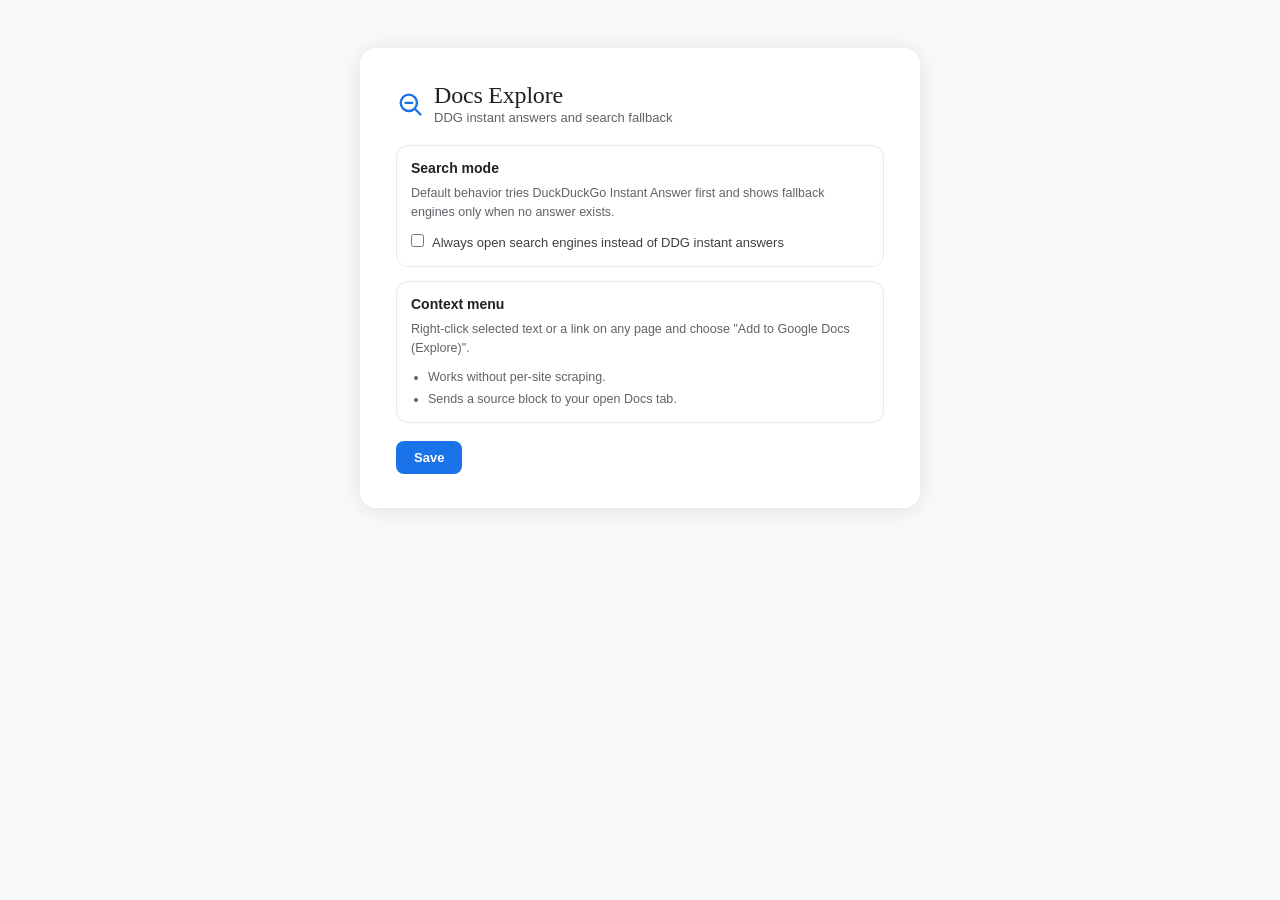
==== options.html @ 47e89ee8 "first commit" ====
<!DOCTYPE html>
<html lang="en">
<head>
  <meta charset="UTF-8" />
  <title>Docs Explore · Settings</title>
  <style>
    *, *::before, *::after { box-sizing: border-box; margin: 0; padding: 0; }

    body {
      font-family: "Segoe UI", "Helvetica Neue", Arial, sans-serif;
      background: #f8f9fa;
      min-height: 100vh;
      display: flex;
      align-items: flex-start;
      justify-content: center;
      padding: 48px 20px;
      color: #202124;
      -webkit-font-smoothing: antialiased;
    }

    .card {
      background: #fff;
      border-radius: 16px;
      padding: 34px 36px;
      max-width: 560px;
      width: 100%;
      box-shadow: 0 2px 20px rgba(0,0,0,.10);
    }

    .logo-row {
      display: flex;
      align-items: center;
      gap: 10px;
      margin-bottom: 20px;
    }

    h1 {
      font-family: Georgia, "Times New Roman", serif;
      font-size: 24px;
      font-weight: 400;
      letter-spacing: -.2px;
    }

    .subtitle {
      color: #5f6368;
      font-size: 13px;
      margin-top: 1px;
    }

    .panel {
      border: 1px solid #e8eaed;
      border-radius: 12px;
      padding: 14px;
      background: #fff;
      margin-top: 14px;
    }

    .panel h2 {
      font-size: 14px;
      margin-bottom: 8px;
      font-weight: 600;
      color: #202124;
    }

    .panel p {
      font-size: 12.5px;
      color: #5f6368;
      line-height: 1.5;
    }

    .toggle-row {
      margin-top: 12px;
      display: flex;
      align-items: flex-start;
      gap: 8px;
      font-size: 13px;
      color: #3c4043;
      line-height: 1.45;
    }

    .btn-row {
      margin-top: 18px;
      display: flex;
      align-items: center;
      gap: 10px;
    }

    .btn-save {
      border: none;
      background: #1a73e8;
      color: #fff;
      border-radius: 8px;
      padding: 9px 18px;
      font-size: 13px;
      font-weight: 600;
      cursor: pointer;
    }

    .btn-save:hover {
      background: #1557b0;
    }

    .status-msg {
      font-size: 12px;
      padding: 6px 10px;
      border-radius: 6px;
      opacity: 0;
      transition: opacity .2s;
    }

    .status-msg.show { opacity: 1; }
    .status-msg.ok { background: #e6f4ea; color: #137333; }

    ul {
      margin-top: 10px;
      padding-left: 17px;
      color: #5f6368;
      font-size: 12.5px;
      line-height: 1.5;
    }

    li + li { margin-top: 3px; }
  </style>
</head>
<body>
  <div class="card">
    <div class="logo-row">
      <svg viewBox="0 0 24 24" fill="none" xmlns="http://www.w3.org/2000/svg" width="28" height="28">
        <circle cx="11" cy="11" r="7" stroke="#1a73e8" stroke-width="2"/>
        <line x1="16.5" y1="16.5" x2="21" y2="21" stroke="#1a73e8" stroke-width="2" stroke-linecap="round"/>
        <line x1="8" y1="11" x2="14" y2="11" stroke="#1a73e8" stroke-width="1.8" stroke-linecap="round"/>
      </svg>
      <div>
        <h1>Docs Explore</h1>
        <div class="subtitle">DDG instant answers and search fallback</div>
      </div>
    </div>

    <div class="panel">
      <h2>Search mode</h2>
      <p>
        Default behavior tries DuckDuckGo Instant Answer first and shows fallback engines only when no answer exists.
      </p>
      <label class="toggle-row" for="preferSearchToggle">
        <input id="preferSearchToggle" type="checkbox" />
        <span>Always open search engines instead of DDG instant answers</span>
      </label>
    </div>

    <div class="panel">
      <h2>Context menu</h2>
      <p>
        Right-click selected text or a link on any page and choose "Add to Google Docs (Explore)".
      </p>
      <ul>
        <li>Works without per-site scraping.</li>
        <li>Sends a source block to your open Docs tab.</li>
      </ul>
    </div>

    <div class="btn-row">
      <button id="saveBtn" class="btn-save">Save</button>
      <div id="statusMsg" class="status-msg"></div>
    </div>
  </div>

  <script src="options.js"></script>
</body>
</html>
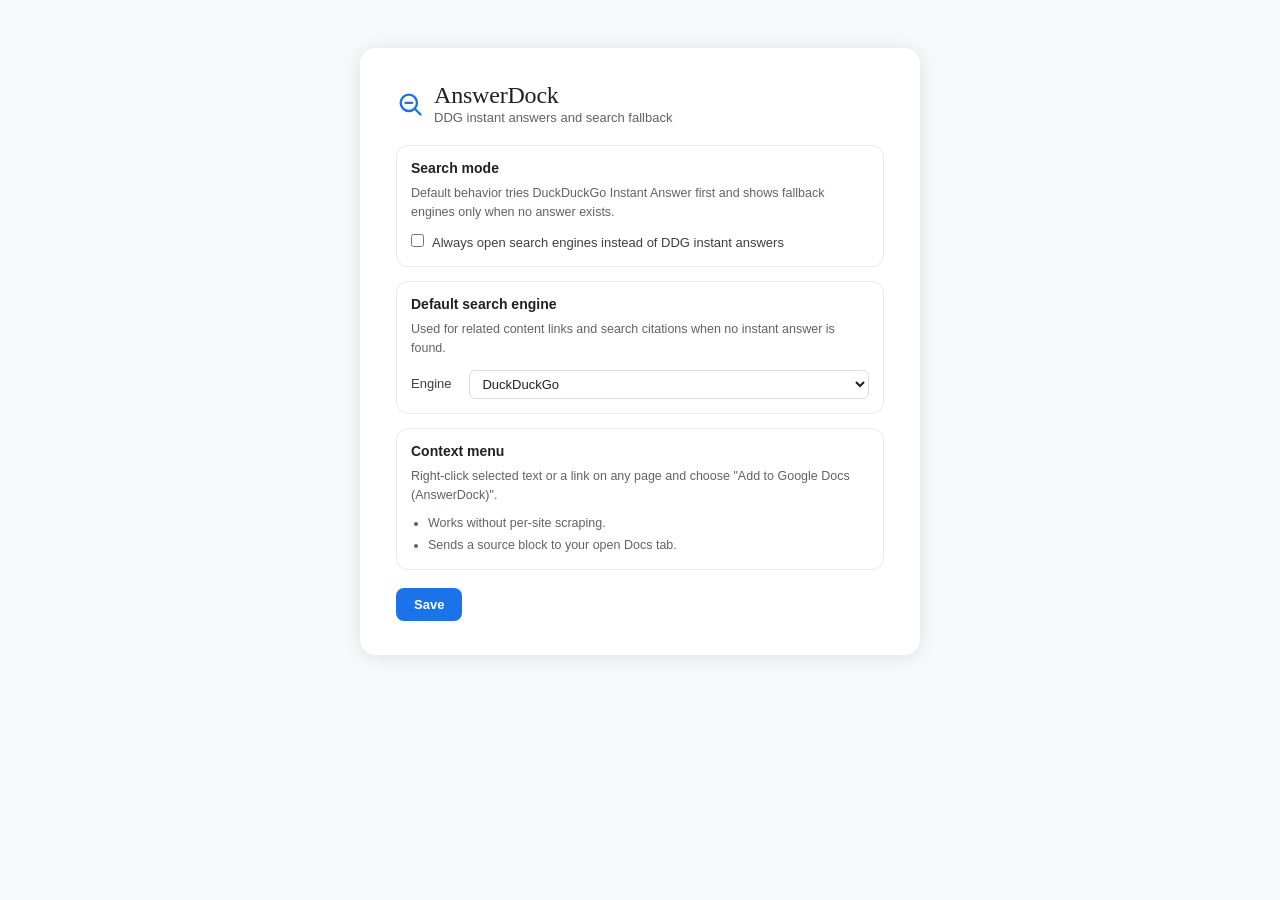
==== commit 7c28f331: "refactor: rename project to AnswerDock and apply code style formatting to background and options fil" ====
--- a/options.html
+++ b/options.html
@@ -1,10 +1,17 @@
 <!DOCTYPE html>
 <html lang="en">
+
 <head>
   <meta charset="UTF-8" />
-  <title>Docs Explore · Settings</title>
+  <title>AnswerDock · Settings</title>
   <style>
-    *, *::before, *::after { box-sizing: border-box; margin: 0; padding: 0; }
+    *,
+    *::before,
+    *::after {
+      box-sizing: border-box;
+      margin: 0;
+      padding: 0;
+    }
 
     body {
       font-family: "Segoe UI", "Helvetica Neue", Arial, sans-serif;
@@ -24,7 +31,7 @@
       padding: 34px 36px;
       max-width: 560px;
       width: 100%;
-      box-shadow: 0 2px 20px rgba(0,0,0,.10);
+      box-shadow: 0 2px 20px rgba(0, 0, 0, .10);
     }
 
     .logo-row {
@@ -108,8 +115,14 @@
       transition: opacity .2s;
     }
 
-    .status-msg.show { opacity: 1; }
-    .status-msg.ok { background: #e6f4ea; color: #137333; }
+    .status-msg.show {
+      opacity: 1;
+    }
+
+    .status-msg.ok {
+      background: #e6f4ea;
+      color: #137333;
+    }
 
     ul {
       margin-top: 10px;
@@ -119,19 +132,22 @@
       line-height: 1.5;
     }
 
-    li + li { margin-top: 3px; }
+    li+li {
+      margin-top: 3px;
+    }
   </style>
 </head>
+
 <body>
   <div class="card">
     <div class="logo-row">
       <svg viewBox="0 0 24 24" fill="none" xmlns="http://www.w3.org/2000/svg" width="28" height="28">
-        <circle cx="11" cy="11" r="7" stroke="#1a73e8" stroke-width="2"/>
-        <line x1="16.5" y1="16.5" x2="21" y2="21" stroke="#1a73e8" stroke-width="2" stroke-linecap="round"/>
-        <line x1="8" y1="11" x2="14" y2="11" stroke="#1a73e8" stroke-width="1.8" stroke-linecap="round"/>
+        <circle cx="11" cy="11" r="7" stroke="#1a73e8" stroke-width="2" />
+        <line x1="16.5" y1="16.5" x2="21" y2="21" stroke="#1a73e8" stroke-width="2" stroke-linecap="round" />
+        <line x1="8" y1="11" x2="14" y2="11" stroke="#1a73e8" stroke-width="1.8" stroke-linecap="round" />
       </svg>
       <div>
-        <h1>Docs Explore</h1>
+        <h1>AnswerDock</h1>
         <div class="subtitle">DDG instant answers and search fallback</div>
       </div>
     </div>
@@ -148,9 +164,27 @@
     </div>
 
     <div class="panel">
+      <h2>Default search engine</h2>
+      <p>
+        Used for related content links and search citations when no instant answer is found.
+      </p>
+      <label class="toggle-row" for="defaultEngineSelect" style="margin-top:12px;align-items:center;">
+        <span style="flex-shrink:0;">Engine</span>
+        <select id="defaultEngineSelect"
+          style="margin-left:10px;flex:1;padding:5px 8px;border:1px solid #dadce0;border-radius:6px;font-size:13px;color:#202124;background:#fff;">
+          <option value="ddg">DuckDuckGo</option>
+          <option value="google">Google</option>
+          <option value="bing">Bing</option>
+          <option value="yahoo">Yahoo</option>
+          <option value="brave">Brave</option>
+        </select>
+      </label>
+    </div>
+
+    <div class="panel">
       <h2>Context menu</h2>
       <p>
-        Right-click selected text or a link on any page and choose "Add to Google Docs (Explore)".
+        Right-click selected text or a link on any page and choose "Add to Google Docs (AnswerDock)".
       </p>
       <ul>
         <li>Works without per-site scraping.</li>
@@ -166,4 +200,5 @@
 
   <script src="options.js"></script>
 </body>
-</html>
+
+</html>
